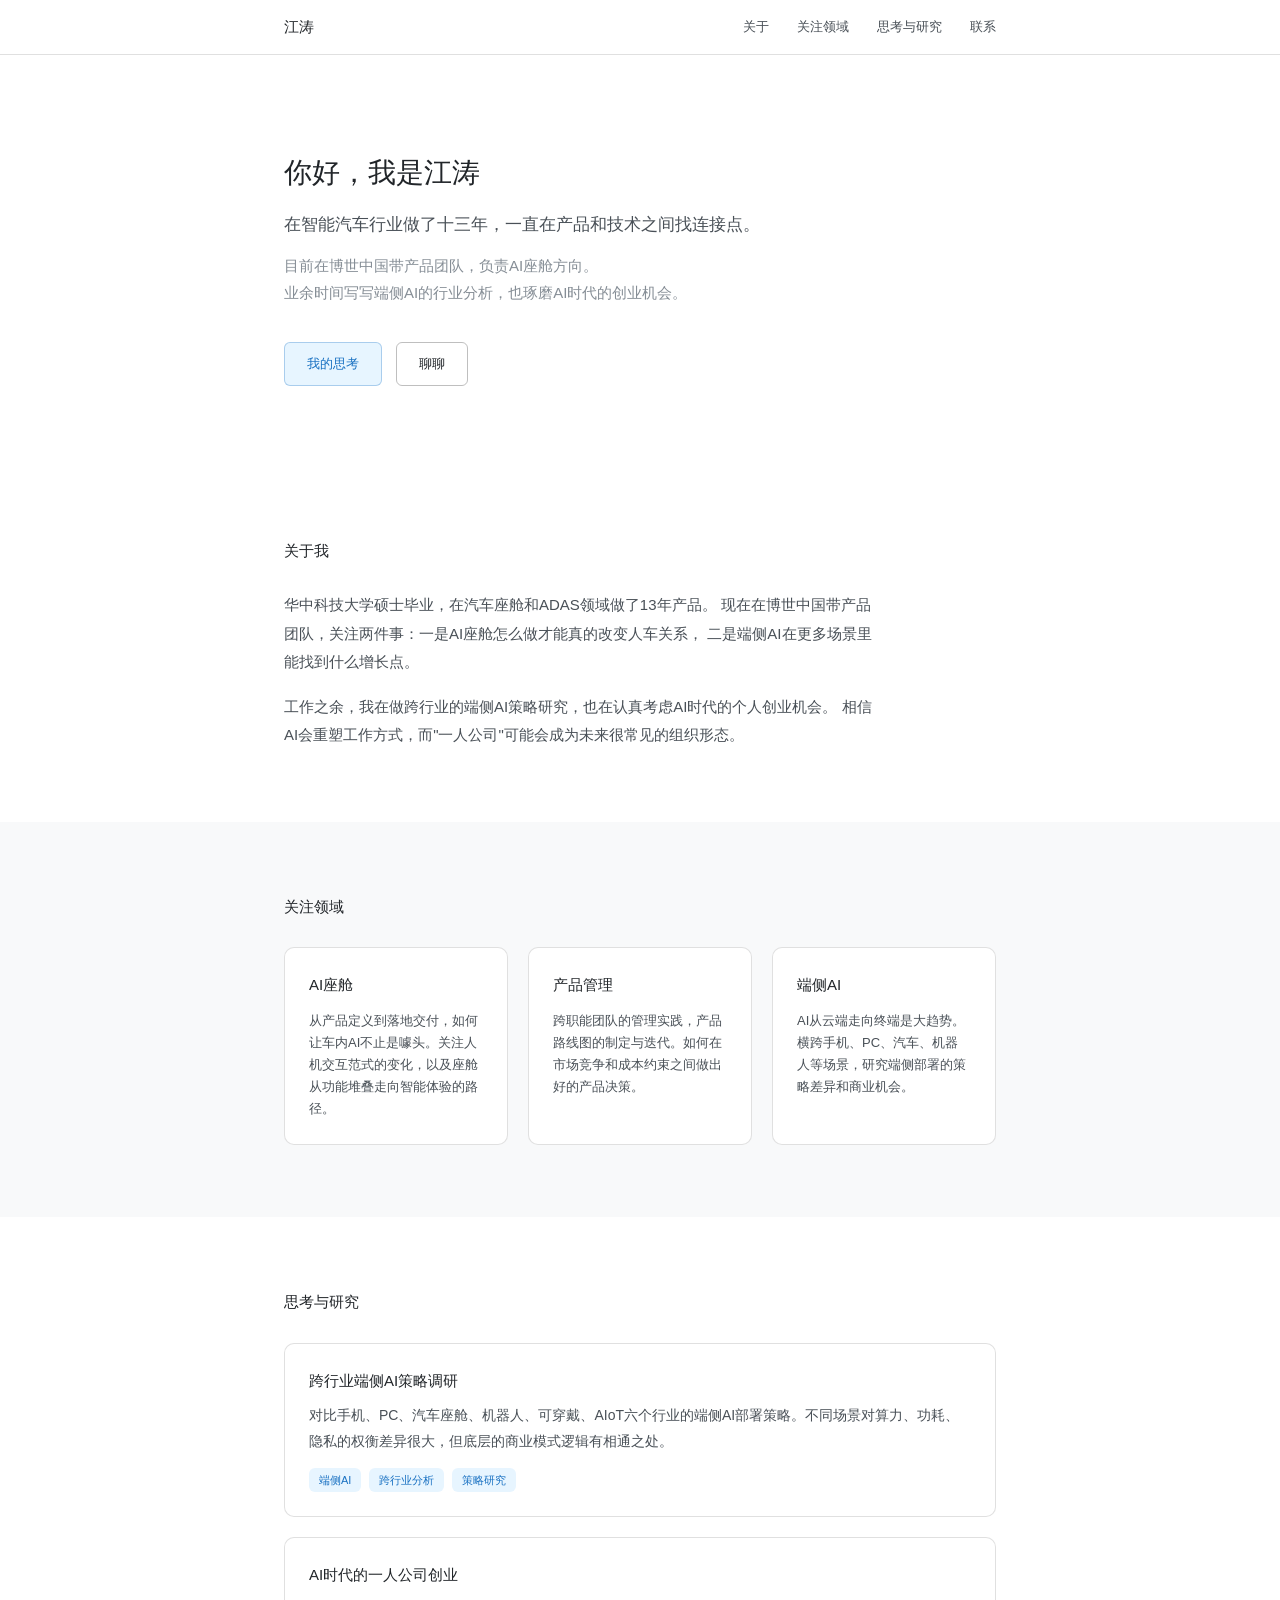
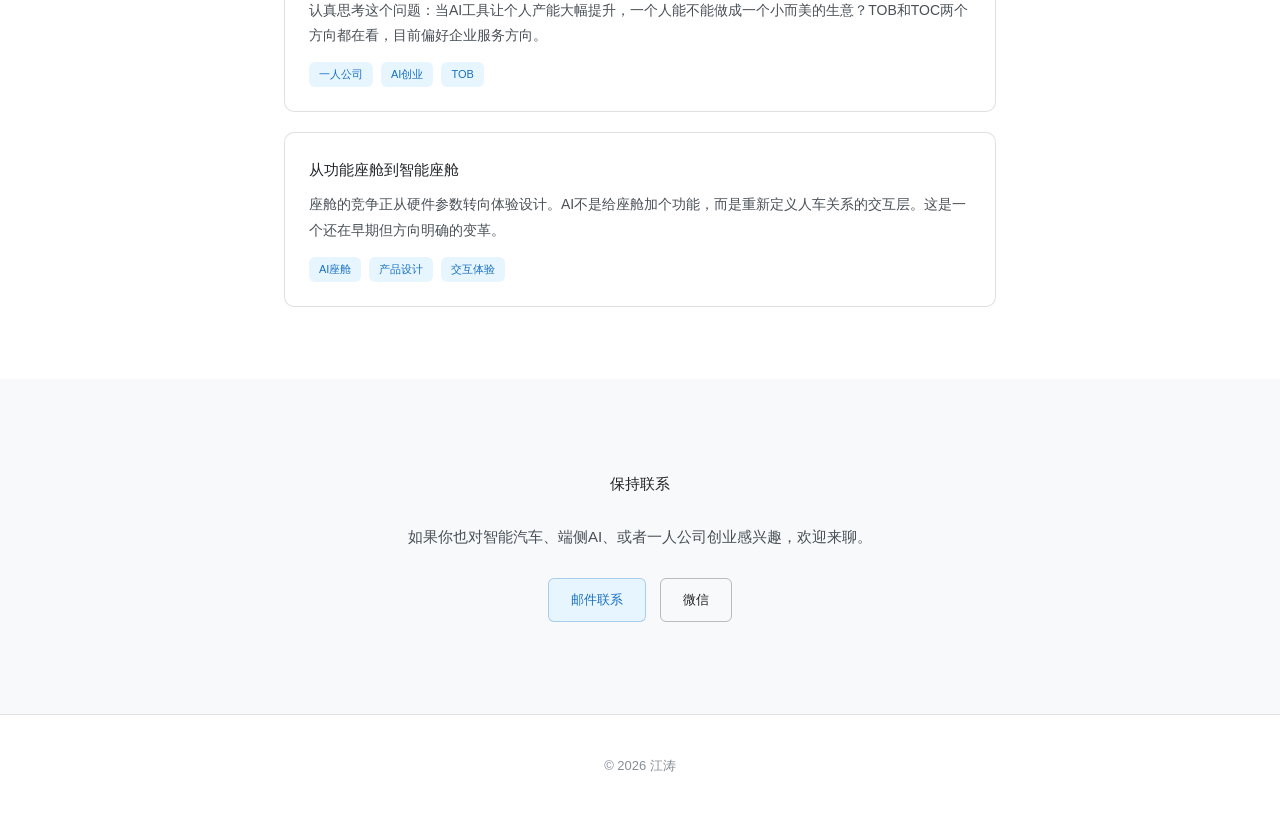
==== index.html @ aee4e7fe "Personal website - initial version" ====
<!DOCTYPE html>
<html lang="zh-CN">
<head>
    <meta charset="UTF-8">
    <meta name="viewport" content="width=device-width, initial-scale=1.0">
    <title>江涛 - 智能汽车 | AI策略 | 产品管理</title>
    <meta name="description" content="江涛的个人主页 — 智能汽车行业从业者，关注AI座舱、端侧智能与一人公司创业">
    <link rel="stylesheet" href="style.css">
</head>
<body>
    <!-- 导航栏 -->
    <nav class="navbar">
        <div class="nav-container">
            <div class="nav-logo">江涛</div>
            <div class="nav-links">
                <a href="#about">关于</a>
                <a href="#focus">关注领域</a>
                <a href="#thoughts">思考与研究</a>
                <a href="#contact">联系</a>
            </div>
        </div>
    </nav>

    <!-- Hero -->
    <section class="hero">
        <div class="container">
            <div class="hero-content">
                <div class="hero-text">
                    <h1>你好，我是江涛</h1>
                    <p class="hero-title">在智能汽车行业做了十三年，一直在产品和技术之间找连接点。</p>
                    <p class="hero-subtitle">
                        目前在博世中国带产品团队，负责AI座舱方向。<br>
                        业余时间写写端侧AI的行业分析，也琢磨AI时代的创业机会。
                    </p>
                    <div class="hero-buttons">
                        <a href="#thoughts" class="btn btn-primary">我的思考</a>
                        <a href="#contact" class="btn btn-secondary">聊聊</a>
                    </div>
                </div>
            </div>
        </div>
    </section>

    <!-- 关于 -->
    <section id="about" class="section">
        <div class="container">
            <h2 class="section-title">关于我</h2>
            <div class="about-content">
                <p class="about-text">
                    华中科技大学硕士毕业，在汽车座舱和ADAS领域做了13年产品。
                    现在在博世中国带产品团队，关注两件事：一是AI座舱怎么做才能真的改变人车关系，
                    二是端侧AI在更多场景里能找到什么增长点。
                </p>
                <p class="about-text">
                    工作之余，我在做跨行业的端侧AI策略研究，也在认真考虑AI时代的个人创业机会。
                    相信AI会重塑工作方式，而"一人公司"可能会成为未来很常见的组织形态。
                </p>
            </div>
        </div>
    </section>

    <!-- 关注领域 -->
    <section id="focus" class="section section-alt">
        <div class="container">
            <h2 class="section-title">关注领域</h2>
            <div class="focus-grid">
                <div class="focus-card">
                    <h3>AI座舱</h3>
                    <p>从产品定义到落地交付，如何让车内AI不止是噱头。关注人机交互范式的变化，以及座舱从功能堆叠走向智能体验的路径。</p>
                </div>
                <div class="focus-card">
                    <h3>产品管理</h3>
                    <p>跨职能团队的管理实践，产品路线图的制定与迭代。如何在市场竞争和成本约束之间做出好的产品决策。</p>
                </div>
                <div class="focus-card">
                    <h3>端侧AI</h3>
                    <p>AI从云端走向终端是大趋势。横跨手机、PC、汽车、机器人等场景，研究端侧部署的策略差异和商业机会。</p>
                </div>
            </div>
        </div>
    </section>

    <!-- 思考与研究 -->
    <section id="thoughts" class="section">
        <div class="container">
            <h2 class="section-title">思考与研究</h2>
            <div class="thoughts-list">
                <div class="thought-item">
                    <h3>跨行业端侧AI策略调研</h3>
                    <p>对比手机、PC、汽车座舱、机器人、可穿戴、AIoT六个行业的端侧AI部署策略。不同场景对算力、功耗、隐私的权衡差异很大，但底层的商业模式逻辑有相通之处。</p>
                    <div class="thought-tags">
                        <span class="tag">端侧AI</span>
                        <span class="tag">跨行业分析</span>
                        <span class="tag">策略研究</span>
                    </div>
                </div>
                <div class="thought-item">
                    <h3>AI时代的一人公司创业</h3>
                    <p>认真思考这个问题：当AI工具让个人产能大幅提升，一个人能不能做成一个小而美的生意？TOB和TOC两个方向都在看，目前偏好企业服务方向。</p>
                    <div class="thought-tags">
                        <span class="tag">一人公司</span>
                        <span class="tag">AI创业</span>
                        <span class="tag">TOB</span>
                    </div>
                </div>
                <div class="thought-item">
                    <h3>从功能座舱到智能座舱</h3>
                    <p>座舱的竞争正从硬件参数转向体验设计。AI不是给座舱加个功能，而是重新定义人车关系的交互层。这是一个还在早期但方向明确的变革。</p>
                    <div class="thought-tags">
                        <span class="tag">AI座舱</span>
                        <span class="tag">产品设计</span>
                        <span class="tag">交互体验</span>
                    </div>
                </div>
            </div>
        </div>
    </section>

    <!-- 联系 -->
    <section id="contact" class="section section-alt">
        <div class="container">
            <div class="contact-section">
                <h2 class="section-title">保持联系</h2>
                <p class="contact-description">如果你也对智能汽车、端侧AI、或者一人公司创业感兴趣，欢迎来聊。</p>
                <div class="contact-buttons">
                    <a href="mailto:jiangtao.wen@cn.bosch.com" class="btn btn-primary">邮件联系</a>
                    <button class="btn btn-secondary" id="wechatBtn">微信</button>
                </div>
            </div>
        </div>
    </section>

    <!-- 页脚 -->
    <footer class="footer">
        <div class="container">
            <p>© 2026 江涛</p>
        </div>
    </footer>

    <!-- 微信二维码弹窗 -->
    <div class="qr-overlay" id="qrOverlay">
        <div class="qr-modal">
            <div class="qr-close" id="qrClose">&times;</div>
            <h3>添加微信</h3>
            <p class="qr-hint">扫码即可添加我的微信</p>
            <img src="qrcode.jpeg" alt="微信二维码" class="qr-image">
            <p class="qr-id">微信号：wjt2060_</p>
        </div>
    </div>

    <script src="script.js"></script>
</body>
</html>
---- style.css ----
* {
    margin: 0;
    padding: 0;
    box-sizing: border-box;
}

:root {
    --bg-primary: #ffffff;
    --bg-secondary: #f8f9fa;
    --text-primary: #212529;
    --text-secondary: #495057;
    --text-tertiary: #868e96;
    --border: rgba(0, 0, 0, 0.12);
    --border-emph: rgba(0, 0, 0, 0.25);
    --accent-bg: #e7f5ff;
    --accent-text: #1971c2;
    --accent-border: rgba(25, 113, 194, 0.3);
    --radius-sm: 6px;
    --radius-md: 10px;
    --radius-lg: 14px;
}

body {
    font-family: -apple-system, BlinkMacSystemFont, "Segoe UI", Roboto, "Helvetica Neue", Arial, "Noto Sans SC", sans-serif;
    color: var(--text-primary);
    line-height: 1.7;
    background: var(--bg-primary);
    -webkit-font-smoothing: antialiased;
}

.container {
    max-width: 760px;
    margin: 0 auto;
    padding: 0 24px;
}

/* Navigation */
.navbar {
    position: sticky;
    top: 0;
    background: rgba(255, 255, 255, 0.92);
    backdrop-filter: blur(12px);
    border-bottom: 0.5px solid var(--border);
    z-index: 100;
}

.nav-container {
    max-width: 760px;
    margin: 0 auto;
    padding: 14px 24px;
    display: flex;
    justify-content: space-between;
    align-items: center;
}

.nav-logo {
    font-size: 15px;
    font-weight: 500;
    color: var(--text-primary);
}

.nav-links {
    display: flex;
    gap: 28px;
    font-size: 13px;
}

.nav-links a {
    color: var(--text-secondary);
    text-decoration: none;
    transition: color 0.2s;
}

.nav-links a:hover {
    color: var(--text-primary);
}

/* Hero */
.hero {
    padding: 100px 0 80px;
}

.hero-content {
    max-width: 600px;
}

.hero-text h1 {
    font-size: 28px;
    font-weight: 500;
    color: var(--text-primary);
    margin-bottom: 20px;
    line-height: 1.3;
}

.hero-title {
    font-size: 17px;
    color: var(--text-secondary);
    margin-bottom: 12px;
    line-height: 1.7;
    font-weight: 400;
}

.hero-subtitle {
    font-size: 15px;
    color: var(--text-tertiary);
    margin-bottom: 36px;
    line-height: 1.8;
}

.hero-buttons {
    display: flex;
    gap: 14px;
}

/* Buttons */
.btn {
    padding: 10px 22px;
    border-radius: var(--radius-sm);
    font-size: 13px;
    text-decoration: none;
    transition: all 0.2s;
    display: inline-block;
    font-weight: 500;
}

.btn-primary {
    background: var(--accent-bg);
    color: var(--accent-text);
    border: 0.5px solid var(--accent-border);
}

.btn-primary:hover {
    background: #d0ebff;
}

.btn-secondary {
    background: transparent;
    color: var(--text-primary);
    border: 0.5px solid var(--border-emph);
}

.btn-secondary:hover {
    background: var(--bg-secondary);
}

/* Sections */
.section {
    padding: 72px 0;
}

.section-alt {
    background: var(--bg-secondary);
}

.section-title {
    font-size: 15px;
    font-weight: 500;
    color: var(--text-primary);
    margin-bottom: 28px;
}

/* About */
.about-content {
    max-width: 600px;
}

.about-text {
    font-size: 15px;
    color: var(--text-secondary);
    line-height: 1.9;
    margin-bottom: 16px;
}

.about-text:last-child {
    margin-bottom: 0;
}

/* Focus */
.focus-grid {
    display: grid;
    grid-template-columns: repeat(3, 1fr);
    gap: 20px;
}

.focus-card {
    background: var(--bg-primary);
    border: 0.5px solid var(--border);
    border-radius: var(--radius-md);
    padding: 24px;
    transition: transform 0.2s, box-shadow 0.2s;
}

.focus-card:hover {
    transform: translateY(-3px);
    box-shadow: 0 6px 20px rgba(0, 0, 0, 0.06);
}

.focus-card h3 {
    font-size: 15px;
    font-weight: 500;
    color: var(--text-primary);
    margin-bottom: 12px;
}

.focus-card p {
    font-size: 13px;
    color: var(--text-secondary);
    line-height: 1.7;
}

/* Thoughts */
.thoughts-list {
    display: flex;
    flex-direction: column;
    gap: 20px;
}

.thought-item {
    background: var(--bg-primary);
    border: 0.5px solid var(--border);
    border-radius: var(--radius-md);
    padding: 24px;
    transition: transform 0.2s, box-shadow 0.2s;
}

.thought-item:hover {
    transform: translateX(3px);
    box-shadow: 0 4px 16px rgba(0, 0, 0, 0.06);
}

.thought-item h3 {
    font-size: 15px;
    font-weight: 500;
    color: var(--text-primary);
    margin-bottom: 10px;
}

.thought-item p {
    font-size: 14px;
    color: var(--text-secondary);
    line-height: 1.8;
    margin-bottom: 14px;
}

.thought-tags {
    display: flex;
    gap: 8px;
    flex-wrap: wrap;
}

.tag {
    font-size: 11px;
    color: var(--accent-text);
    background: var(--accent-bg);
    padding: 3px 10px;
    border-radius: var(--radius-sm);
    font-weight: 500;
}

/* Contact */
.contact-section {
    text-align: center;
    padding: 20px 0;
}

.contact-description {
    font-size: 15px;
    color: var(--text-secondary);
    margin-bottom: 28px;
}

.contact-buttons {
    display: flex;
    gap: 14px;
    justify-content: center;
}

/* Footer */
.footer {
    text-align: center;
    padding: 40px 0;
    border-top: 0.5px solid var(--border);
    font-size: 13px;
    color: var(--text-tertiary);
}

/* Responsive */
@media (max-width: 768px) {
    .hero {
        padding: 60px 0 48px;
    }

    .hero-text h1 {
        font-size: 24px;
    }

    .hero-title {
        font-size: 15px;
    }

    .hero-subtitle {
        font-size: 14px;
    }

    .focus-grid {
        grid-template-columns: 1fr;
    }

    .nav-links {
        gap: 16px;
        font-size: 12px;
    }
}

/* QR Modal */
.qr-overlay {
    display: none;
    position: fixed;
    top: 0;
    left: 0;
    width: 100%;
    height: 100%;
    background: rgba(0, 0, 0, 0.45);
    z-index: 200;
    align-items: center;
    justify-content: center;
}

.qr-overlay.active {
    display: flex;
}

.qr-modal {
    background: var(--bg-primary);
    border-radius: var(--radius-lg);
    padding: 40px 36px 32px;
    text-align: center;
    max-width: 360px;
    width: 90%;
    position: relative;
}

.qr-close {
    position: absolute;
    top: 12px;
    right: 16px;
    font-size: 24px;
    color: var(--text-tertiary);
    cursor: pointer;
    line-height: 1;
    transition: color 0.2s;
}

.qr-close:hover {
    color: var(--text-primary);
}

.qr-modal h3 {
    font-size: 17px;
    font-weight: 500;
    color: var(--text-primary);
    margin-bottom: 8px;
}

.qr-hint {
    font-size: 13px;
    color: var(--text-tertiary);
    margin-bottom: 24px;
}

.qr-image {
    width: 200px;
    height: 200px;
    margin: 0 auto;
    border-radius: var(--radius-md);
    display: block;
}

.qr-id {
    margin-top: 16px;
    font-size: 13px;
    color: var(--text-secondary);
}
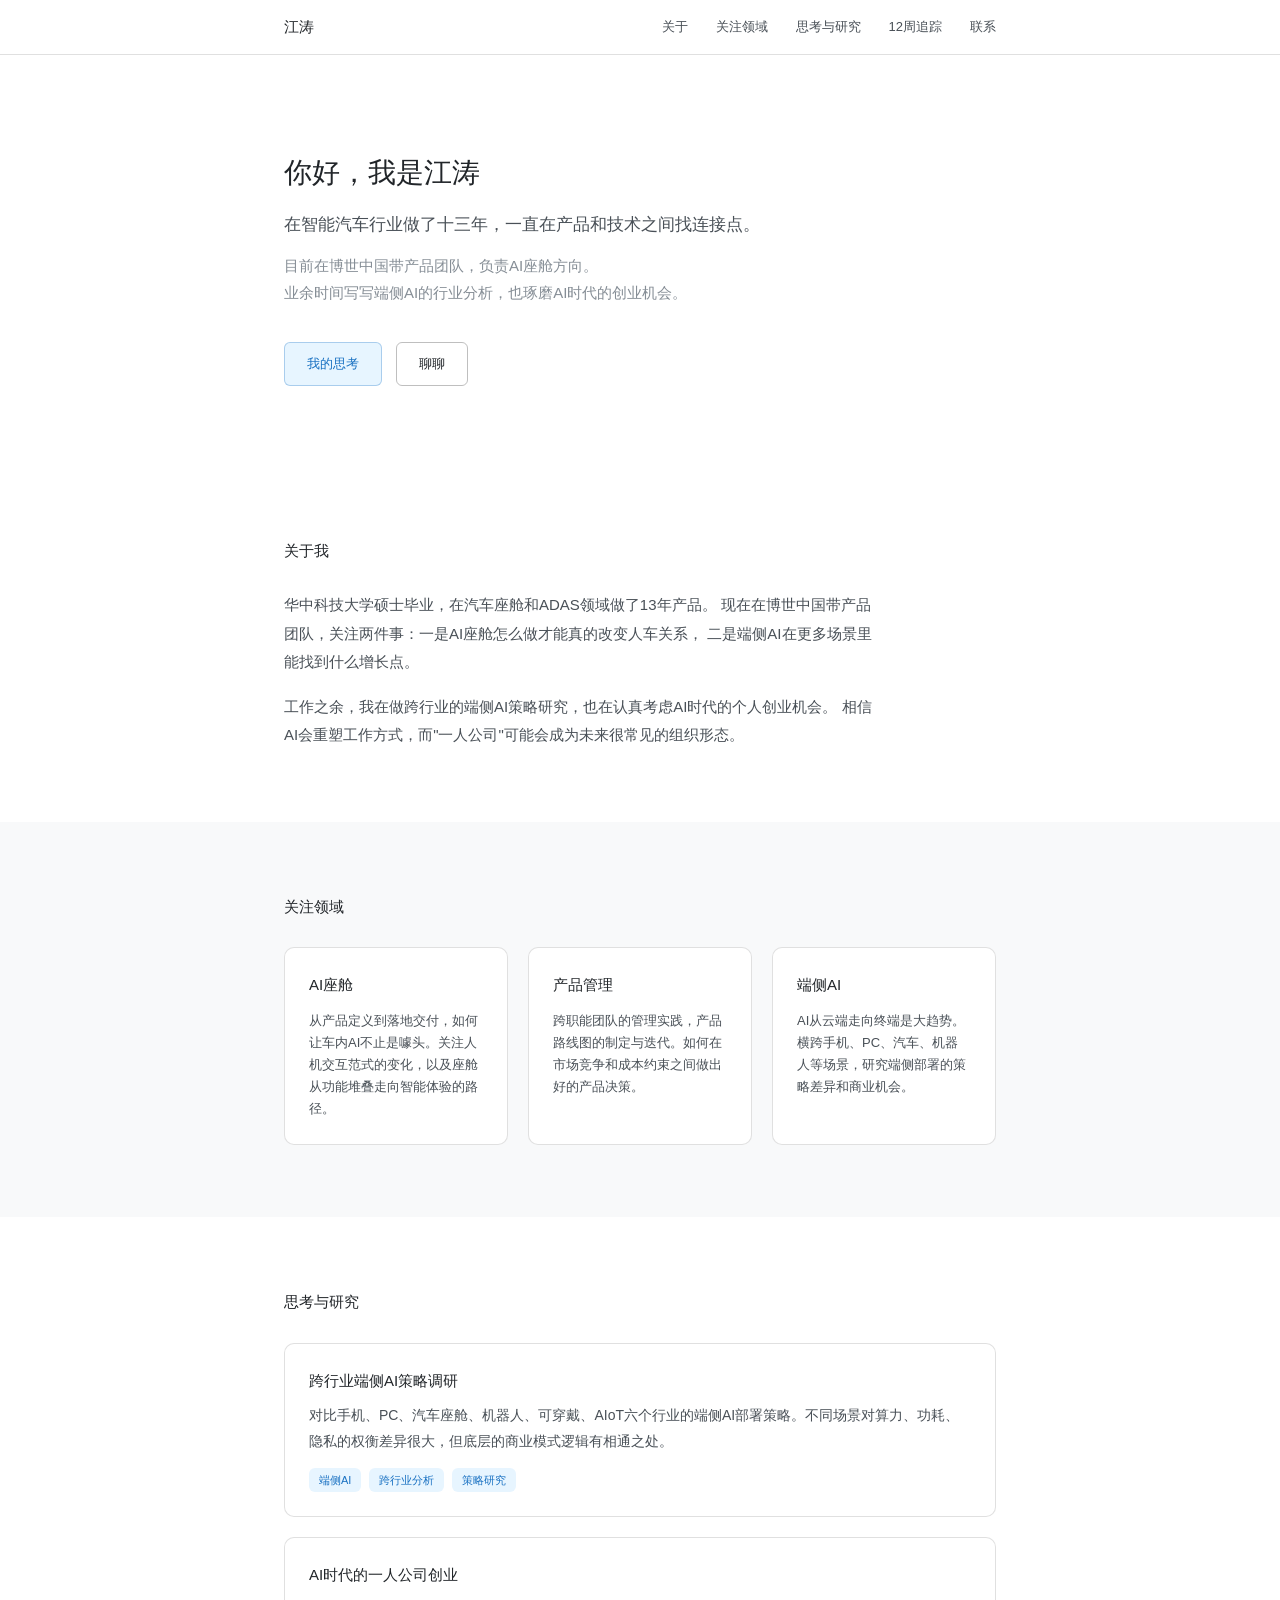
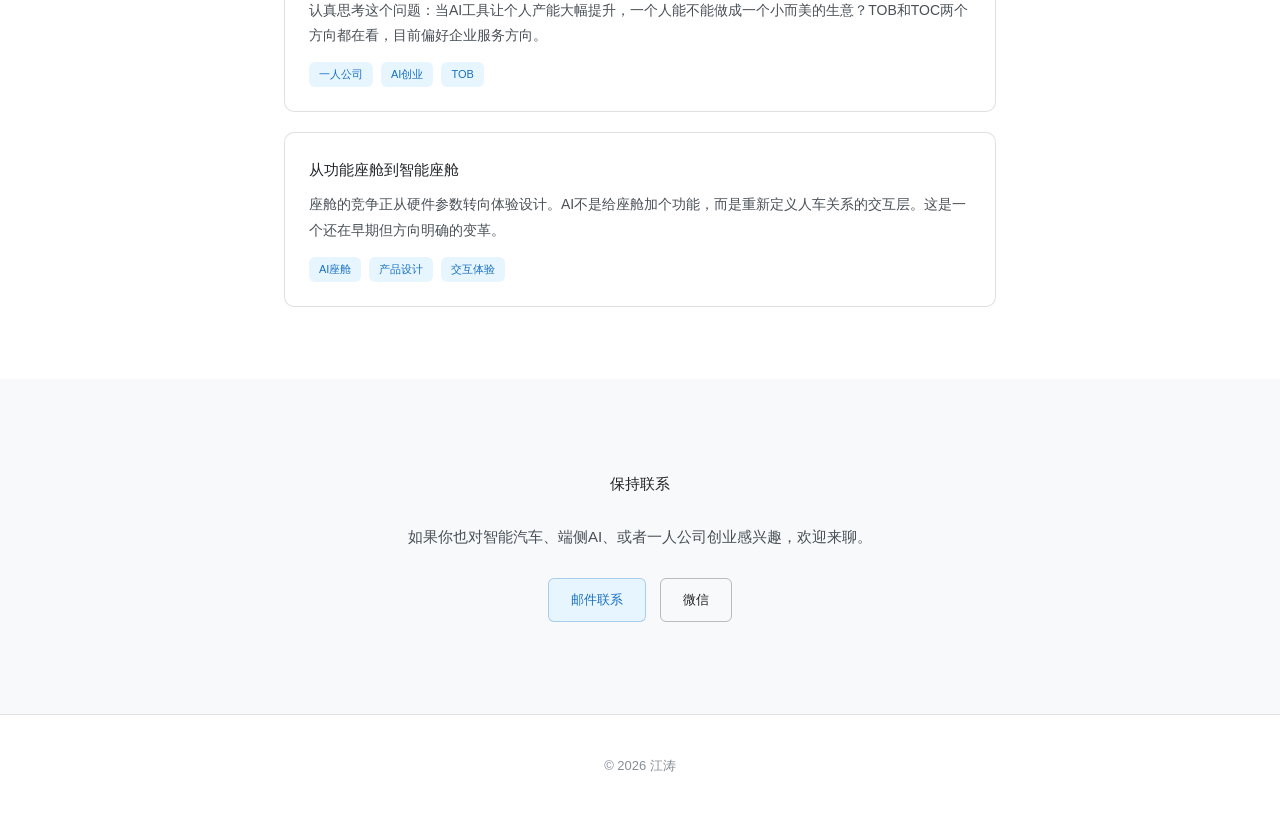
==== commit e7a44186: "Add 12-week tracking dashboard page with daily data" ====
--- a/index.html
+++ b/index.html
@@ -16,6 +16,7 @@
                 <a href="#about">关于</a>
                 <a href="#focus">关注领域</a>
                 <a href="#thoughts">思考与研究</a>
+                <a href="12weeks.html">12周追踪</a>
                 <a href="#contact">联系</a>
             </div>
         </div>
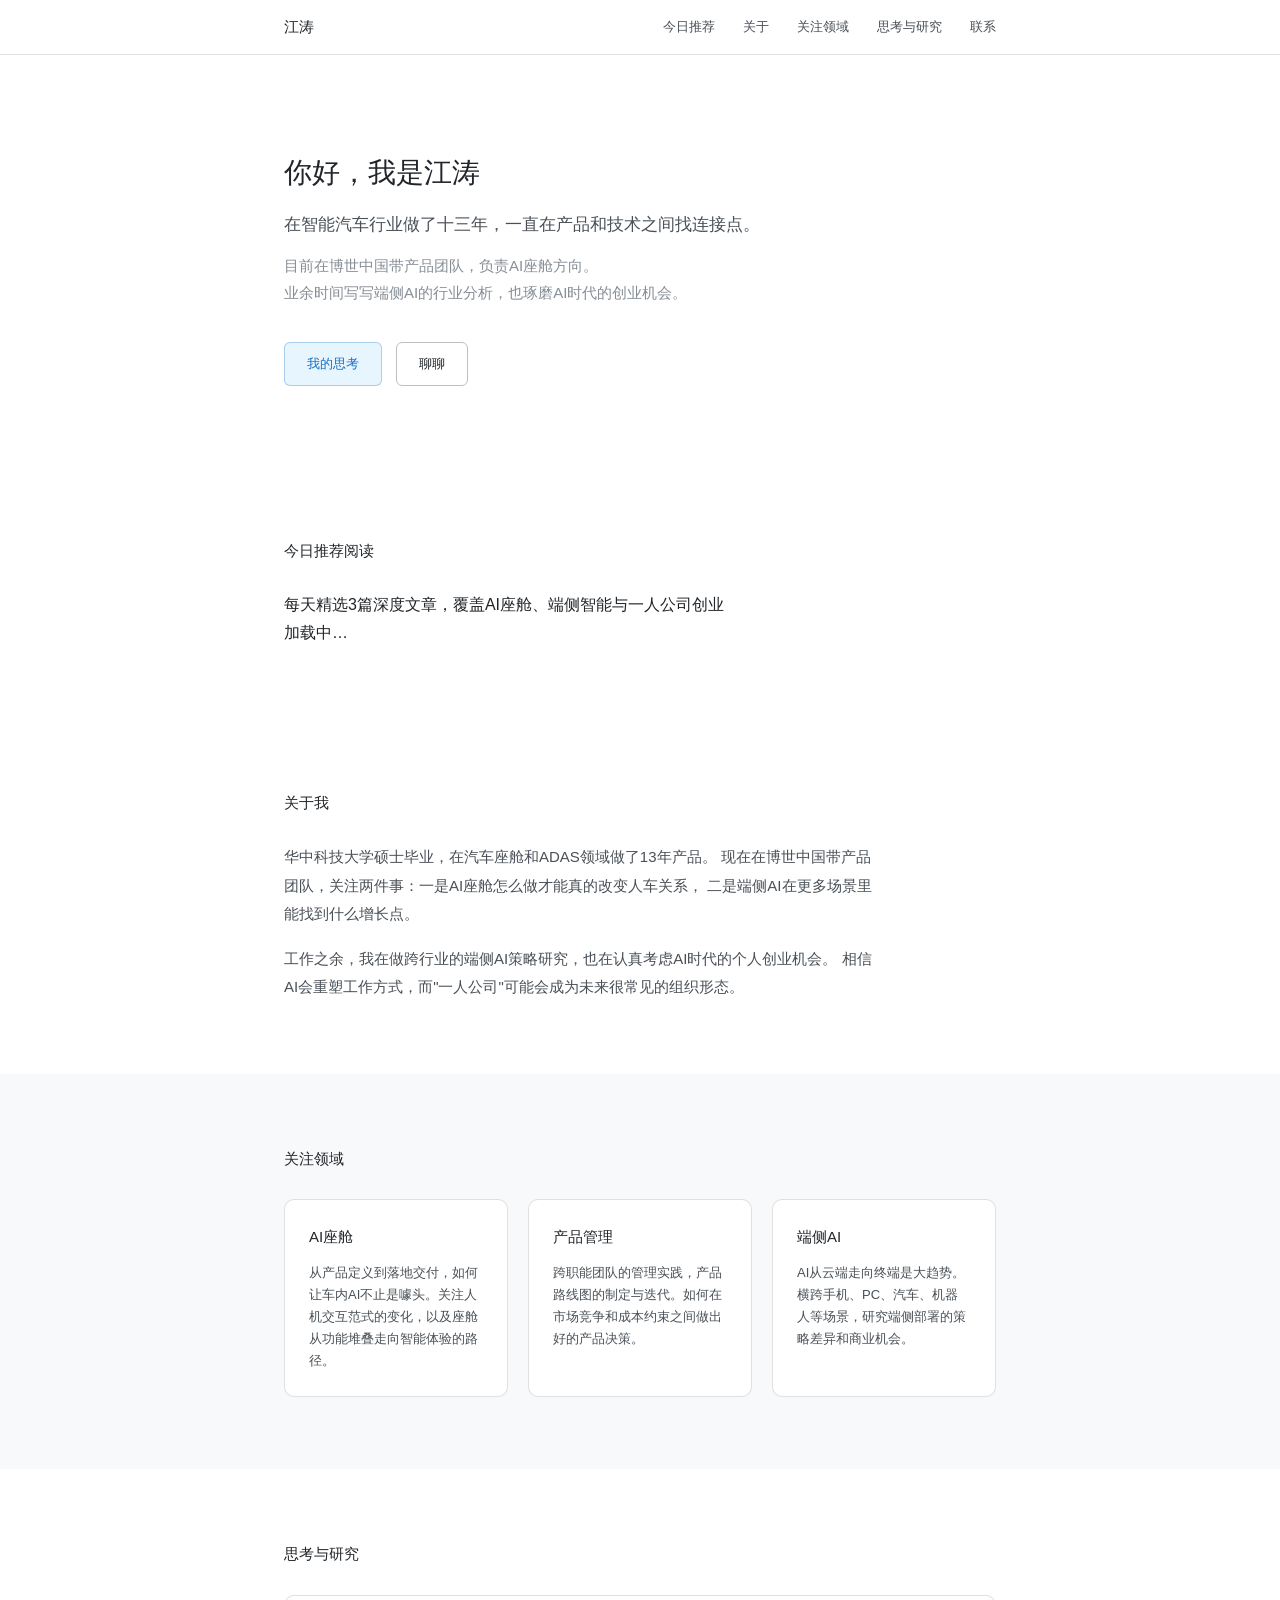
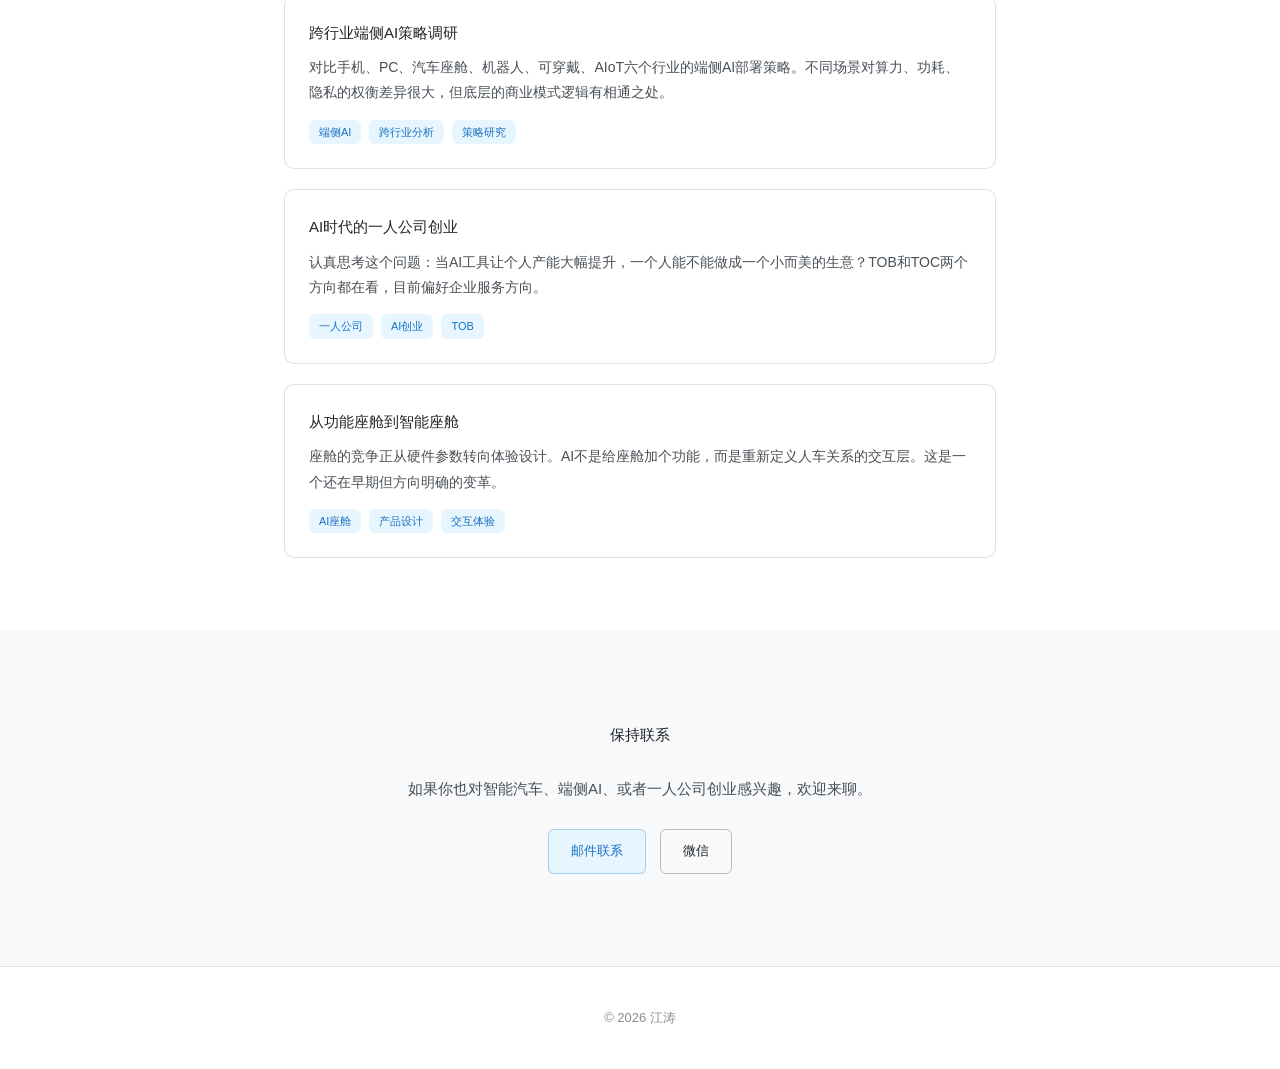
==== commit b8c3ae42: "Update index.html" ====
--- a/index.html
+++ b/index.html
@@ -13,10 +13,10 @@
         <div class="nav-container">
             <div class="nav-logo">江涛</div>
             <div class="nav-links">
+                <a href="#recommendations">今日推荐</a>
                 <a href="#about">关于</a>
                 <a href="#focus">关注领域</a>
                 <a href="#thoughts">思考与研究</a>
-                <a href="12weeks.html">12周追踪</a>
                 <a href="#contact">联系</a>
             </div>
         </div>
@@ -37,6 +37,19 @@
                         <a href="#thoughts" class="btn btn-primary">我的思考</a>
                         <a href="#contact" class="btn btn-secondary">聊聊</a>
                     </div>
+                </div>
+            </div>
+        </div>
+    </section>
+
+    <!-- 今日推荐 -->
+    <section id="recommendations" class="section">
+        <div class="container">
+            <h2 class="section-title">今日推荐阅读</h2>
+            <p class="section-subtitle">每天精选3篇深度文章，覆盖AI座舱、端侧智能与一人公司创业 <span class="update-date" id="recDate"></span></p>
+            <div class="rec-grid" id="recGrid">
+                <div class="rec-card rec-loading">
+                    <p>加载中…</p>
                 </div>
             </div>
         </div>
